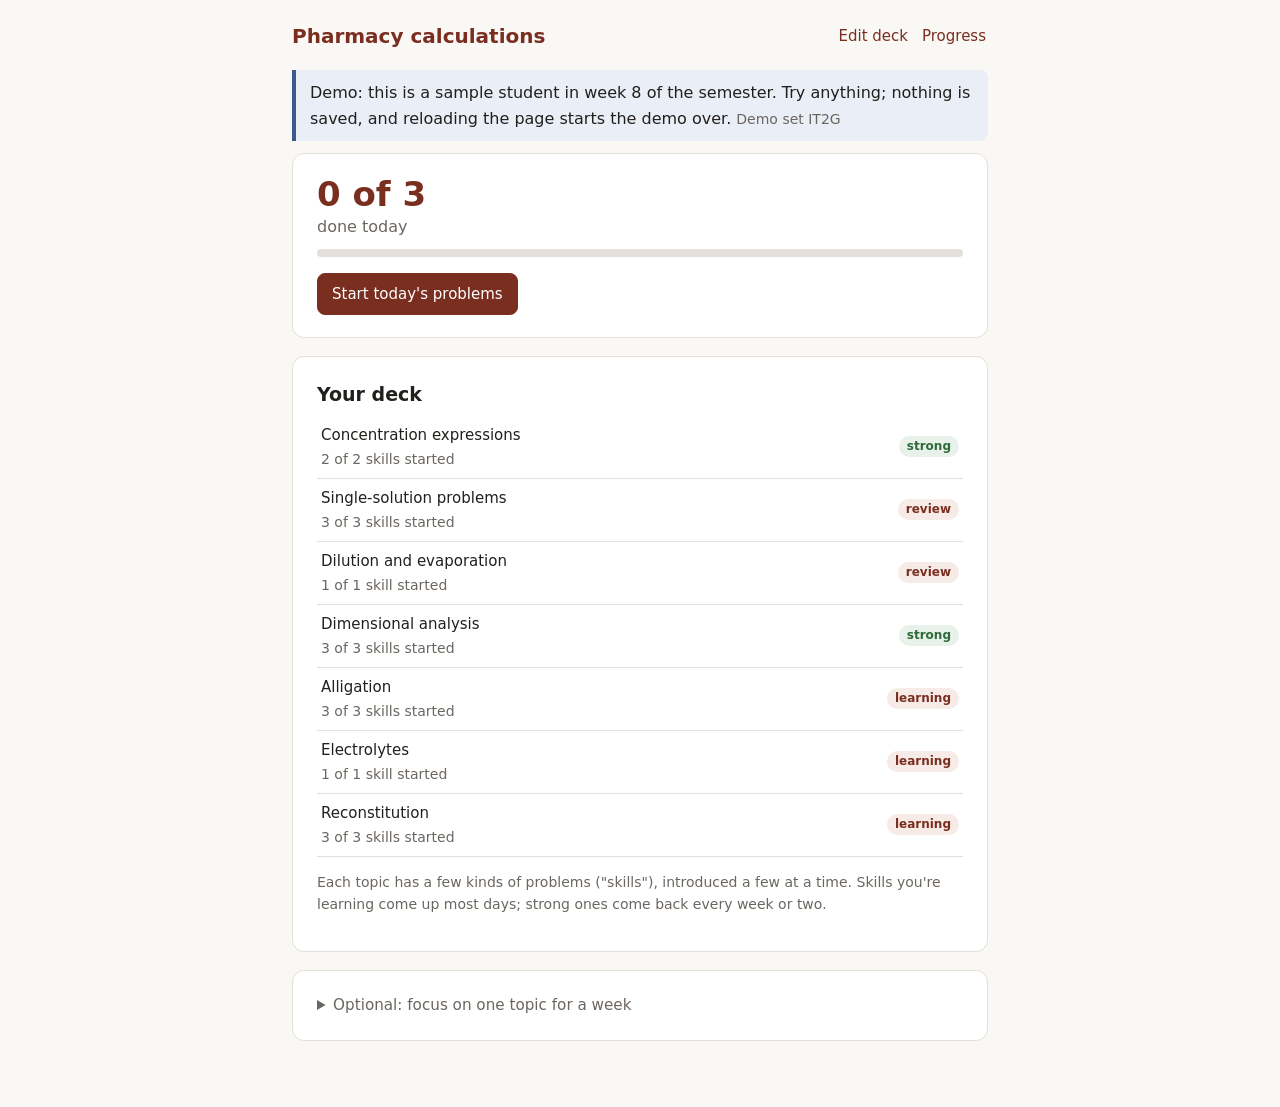
==== demo.html @ d0c5755b "Added basic app pages" ====
<!doctype html>
<html lang="en">
<head>
<meta charset="utf-8">
<meta name="viewport" content="width=device-width, initial-scale=1">
<title>Pharmacy Calculations Practice (demo)</title>
<link rel="stylesheet" href="vendor/katex/katex.min.css">
<link rel="stylesheet" href="style.css">
<script src="vendor/katex/katex.min.js"></script>
</head>
<body>
<div class="app" id="app"><p class="muted">Loading…</p></div>

<script src="loader.js"></script>
<script src="diagrams.js"></script>
<script src="render.js"></script>
<script src="scheduler.js"></script>
<script src="config.js"></script>
<script src="telemetry.js"></script>
<script src="store.js"></script>
<script src="data/demo-state.js"></script>
<script src="app.js"></script>
</body>
</html>
---- style.css ----
/* Shared styles for the app (index.html) and the content preview (preview.html). */
:root {
  --bg: #faf8f5; --panel: #ffffff; --ink: #22201d; --muted: #6b6660; --line: #e4dfd8;
  --accent: #7a2e1f; --accent-soft: #f6ebe7; --ok: #2f6b3a; --ok-soft: #e8f2ea;
  --bad: #9a2a2a; --bad-soft: #f8e6e6; --check: #3c5a8a; --check-soft: #e9eef7;
  --liquid: #4a7fb5; --drug-stroke: none;
}
/* Dark palette: follows the system setting, and an explicit data-theme on the root wins both ways. */
@media (prefers-color-scheme: dark) {
  :root:not([data-theme="light"]) {
    --bg: #1b1a18; --panel: #24221f; --ink: #ece8e2; --muted: #a39d95; --line: #3a3733;
    --accent: #e58a72; --accent-soft: #3a2822; --ok: #8fcf9a; --ok-soft: #22312a;
    --bad: #f08c8c; --bad-soft: #3a2324; --check: #9db8e6; --check-soft: #232c3b;
    --liquid: #6fa3d9; --drug-stroke: var(--muted); color-scheme: dark;
  }
}
:root[data-theme="dark"] {
    --bg: #1b1a18; --panel: #24221f; --ink: #ece8e2; --muted: #a39d95; --line: #3a3733;
    --accent: #e58a72; --accent-soft: #3a2822; --ok: #8fcf9a; --ok-soft: #22312a;
    --bad: #f08c8c; --bad-soft: #3a2324; --check: #9db8e6; --check-soft: #232c3b;
    --liquid: #6fa3d9; --drug-stroke: var(--muted); color-scheme: dark;
}
.d-drug { stroke: var(--drug-stroke); stroke-width: 1; }
* { box-sizing: border-box; }
body { margin: 0; background: var(--bg); color: var(--ink);
       font: 16px/1.6 "Source Sans 3", system-ui, -apple-system, "Segoe UI", sans-serif; }
header { padding: 14px 20px; border-bottom: 1px solid var(--line); display: flex; gap: 16px;
         align-items: center; flex-wrap: wrap; }
header h1 { font-size: 18px; margin: 0; color: var(--accent); }
header .count { color: var(--muted); font-size: 14px; }
.layout { display: grid; grid-template-columns: 300px 1fr; min-height: calc(100vh - 56px); }
nav { border-right: 1px solid var(--line); padding: 12px; overflow-y: auto; max-height: calc(100vh - 56px); }
nav h3 { font-size: 13px; text-transform: uppercase; letter-spacing: .04em; color: var(--muted);
         margin: 14px 4px 6px; }
nav button { display: block; width: 100%; text-align: left; border: 0; background: none; color: var(--ink);
             padding: 6px 8px; border-radius: 6px; font: inherit; font-size: 14px; cursor: pointer; }
nav button:hover { background: var(--accent-soft); }
nav button.active { background: var(--accent-soft); color: var(--accent); font-weight: 600; }
nav .vmeta { color: var(--muted); font-size: 12px; }
main { padding: 24px clamp(16px, 4vw, 48px); max-width: 860px; }
.card { background: var(--panel); border: 1px solid var(--line); border-radius: 12px; padding: 22px 24px;
        margin-bottom: 18px; }
.pid { font: 13px ui-monospace, SFMono-Regular, Menlo, monospace; color: var(--muted);
       display: flex; justify-content: space-between; gap: 8px; flex-wrap: wrap; }
.pid a { color: var(--muted); }
.stem { font-size: 18px; margin: 10px 0 18px; }
.answer-row { display: flex; gap: 8px; align-items: center; flex-wrap: wrap; }
input[type=text] { font: inherit; padding: 8px 10px; border: 1px solid var(--line); border-radius: 8px;
                   background: var(--bg); color: var(--ink); width: 160px; }
.unit { color: var(--muted); }
button.btn { font: inherit; font-size: 15px; padding: 8px 14px; border-radius: 8px; cursor: pointer;
             border: 1px solid var(--accent); background: var(--accent); color: #fff; }
button.btn.ghost { background: transparent; color: var(--accent); }
.feedback { margin-top: 12px; padding: 10px 12px; border-radius: 8px; display: none; }
.feedback.ok { display: block; background: var(--ok-soft); color: var(--ok); }
.feedback.bad { display: block; background: var(--bad-soft); color: var(--bad); }
.tools { display: flex; gap: 8px; margin-top: 16px; flex-wrap: wrap; }
#solution { display: none; }
#solution.open { display: block; }
.blk-text { margin: 10px 0; }
.blk-section { margin: 16px 0; }
.blk-section .sec-head { margin: 0 0 4px; font-size: 17px; }
.sec-body { margin-left: 6px; padding-left: 18px; border-left: 2px solid var(--line); }
.sec-body > :first-child { margin-top: 6px; }
.blk-math { margin: 6px 0; overflow-x: auto; }
.blk-callout { margin: 10px 0; padding: 9px 13px; border-radius: 8px; border-left: 4px solid; }
.blk-callout.tag { background: var(--accent-soft); border-color: var(--accent); }
.blk-callout.check { background: var(--check-soft); border-color: var(--check); }
.blk-callout.warn { background: var(--bad-soft); border-color: var(--bad); }
.blk-table { border-collapse: collapse; margin: 10px 0; }
.blk-table th, .blk-table td { border: 1px solid var(--line); padding: 6px 10px; }
.blk-table td.hl { background: var(--accent-soft); font-weight: 600; }
.blk-diagram { margin: 14px 0; overflow-x: auto; }
.diagram { width: 100%; min-width: 460px; max-width: 620px; height: auto; display: block; }
.d-vessel { fill: none; stroke: var(--ink); stroke-width: 1.5; }
.d-liquid { fill: var(--liquid); opacity: .22; }
.d-drug { fill: #1d1b19; }
.d-drug-label { fill: #f4f1ec; font-size: 11px; }
.d-note { fill: var(--muted); font-size: 11px; font-style: italic; }
.d-label { fill: var(--muted); font-size: 14px; }
.d-conc { fill: var(--ink); font-size: 16px; font-weight: 600; }
.d-total { fill: var(--ink); font-size: 15px; }
.d-op { fill: var(--muted); font-size: 30px; }
.unknown { fill: var(--accent); font-weight: 700; }
details { margin-top: 10px; }
summary { cursor: pointer; color: var(--muted); }
pre { font-size: 13px; background: var(--bg); padding: 10px; border-radius: 8px; overflow-x: auto; }
@media (max-width: 760px) {
  .layout { grid-template-columns: 1fr; }
  nav { max-height: 240px; border-right: 0; border-bottom: 1px solid var(--line); }
}

/* ---------- App ---------- */
.app { max-width: 760px; margin: 0 auto; padding: 20px clamp(16px, 4vw, 32px) 48px; }
.app-head { display: flex; justify-content: space-between; align-items: center; gap: 12px; margin-bottom: 18px; }
.app-head h1 { font-size: 20px; margin: 0; color: var(--accent); }
.linkbtn { background: none; border: 0; color: var(--accent); font: inherit; font-size: 15px; cursor: pointer; padding: 4px 2px; }
.linkbtn:hover { text-decoration: underline; }
h2 { font-size: 19px; margin: 0 0 6px; }
.muted { color: var(--muted); }
.small { font-size: 14px; }
.notice { background: var(--check-soft); border-left: 4px solid var(--check); padding: 10px 14px; border-radius: 0 8px 8px 0; margin: 12px 0; }
.topic-list { list-style: none; padding: 0; margin: 12px 0; }
.topic-list li { display: flex; gap: 12px; align-items: flex-start; padding: 10px 4px; border-bottom: 1px solid var(--line); }
.topic-list li:last-child { border-bottom: 0; }
.topic-list input[type=checkbox] { width: 20px; height: 20px; margin-top: 3px; accent-color: var(--accent); flex: none; }
.topic-list label { flex: 1; cursor: pointer; }
.topic-list .tname { font-weight: 600; }
.topic-list .soon { opacity: .55; }
.badge { display: inline-block; font-size: 12px; padding: 1px 8px; border-radius: 999px; margin-left: 6px;
         background: var(--accent-soft); color: var(--accent); font-weight: 600; vertical-align: 2px; }
.badge.gray { background: var(--line); color: var(--muted); }
.badge.ok { background: var(--ok-soft); color: var(--ok); }
.row { display: flex; gap: 10px; align-items: center; flex-wrap: wrap; }
select { font: inherit; padding: 7px 34px 7px 12px; border-radius: 8px; border: 1px solid var(--line); color: var(--ink);
  -webkit-appearance: none; appearance: none; line-height: 1.3;
  background: var(--panel) url("data:image/svg+xml,%3Csvg xmlns='http://www.w3.org/2000/svg' width='12' height='8' viewBox='0 0 12 8'%3E%3Cpath d='M1 1l5 5 5-5' fill='none' stroke='%23888' stroke-width='1.6'/%3E%3C/svg%3E") no-repeat right 12px center; }
.today-count { font-size: 34px; font-weight: 700; color: var(--accent); line-height: 1.1; }
.progress { height: 8px; border-radius: 99px; background: var(--line); overflow: hidden; margin: 10px 0 16px; }
.progress > div { height: 100%; background: var(--accent); border-radius: 99px; transition: width .3s; }
.status-table { width: 100%; border-collapse: collapse; font-size: 15px; }
.status-table td { padding: 7px 4px; border-bottom: 1px solid var(--line); }
.status-table td:last-child { text-align: right; }
.rating { margin-top: 14px; }
.rating p { margin: 0 0 8px; font-weight: 600; }
.rating .row button { flex: 1; min-width: 120px; }
.rating .hint { display: block; font-size: 12px; font-weight: 400; opacity: .85; }
button.btn:disabled { opacity: .45; cursor: default; }
.problem-meta { display: flex; justify-content: space-between; gap: 8px; flex-wrap: wrap;
                font-size: 13px; color: var(--muted); margin-bottom: 4px; }
.problem-meta .pid { font-family: ui-monospace, SFMono-Regular, Menlo, monospace; }
.problem-meta a { color: var(--muted); }
.viewed-note { font-size: 14px; color: var(--muted); margin-top: 8px; }
.danger { color: var(--bad); }
input[type=file] { font: inherit; font-size: 14px; }
h3.collection { margin: 18px 0 0; font-size: .8rem; text-transform: uppercase; letter-spacing: .06em; color: var(--muted, #666); }
#catchUp { width: 20px; height: 20px; accent-color: var(--accent); flex: none; }
label[for=catchUp] .muted { display: block; font-weight: 400; }
.check-row { display: flex; gap: 12px; align-items: flex-start; margin: 14px 0 6px; }
.check-row label { cursor: pointer; }
.d-side { fill: var(--ink); font-size: 14px; }
.d-xline { stroke: var(--muted); stroke-width: 1.5; }
.d-xbox { fill: var(--bg, #fff); stroke: var(--line); }
.d-parts { fill: var(--accent); font-size: 15px; font-weight: 700; }
.d-srband { fill: var(--accent); opacity: .35; }
.d-errband { fill: none; stroke: var(--accent); stroke-width: 1.5; stroke-dasharray: 4 3; }
details.quiet > summary { cursor: pointer; color: var(--muted); font-size: .95rem; }
details.quiet[open] > summary { margin-bottom: 8px; }
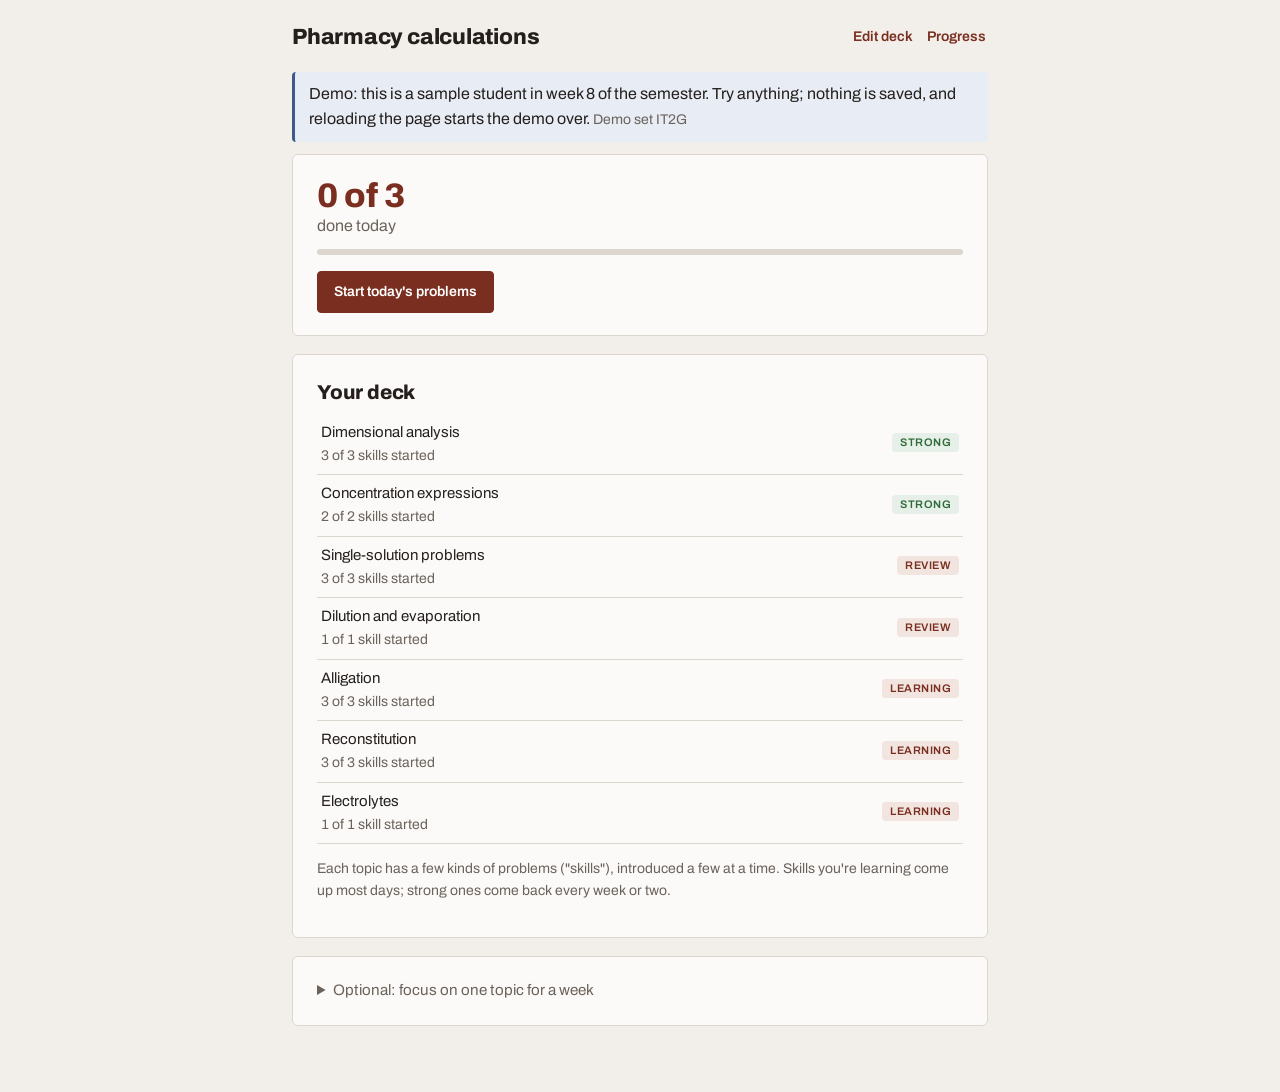
==== commit 7c685998: "Shared design layer v1 with the pharmacy brick-red palette; Archivo and IBM Plex Mono fonts; problem" ====
--- a/demo.html
+++ b/demo.html
@@ -4,6 +4,8 @@
 <meta charset="utf-8">
 <meta name="viewport" content="width=device-width, initial-scale=1">
 <title>Pharmacy Calculations Practice (demo)</title>
+<link rel="preconnect" href="https://fonts.googleapis.com">
+<link rel="stylesheet" href="https://fonts.googleapis.com/css2?family=Archivo:wght@400;600;800&family=IBM+Plex+Mono:wght@400;500&display=swap">
 <link rel="stylesheet" href="vendor/katex/katex.min.css">
 <link rel="stylesheet" href="style.css">
 <script src="vendor/katex/katex.min.js"></script>
--- a/style.css
+++ b/style.css
@@ -1,24 +1,25 @@
 /* Shared styles for the app (index.html) and the content preview (preview.html). */
+/* ===== Palette (per project). Pharmacy: brick red on warm neutrals. Everything below the palette is shared design. ===== */
 :root {
-  --bg: #faf8f5; --panel: #ffffff; --ink: #22201d; --muted: #6b6660; --line: #e4dfd8;
-  --accent: #7a2e1f; --accent-soft: #f6ebe7; --ok: #2f6b3a; --ok-soft: #e8f2ea;
-  --bad: #9a2a2a; --bad-soft: #f8e6e6; --check: #3c5a8a; --check-soft: #e9eef7;
-  --liquid: #4a7fb5; --drug-stroke: none;
+  --bg: #f2efeb; --panel: #fbfaf8; --ink: #241f1c; --muted: #6b625b; --line: #ddd6ce;
+  --accent: #7a2e1f; --accent-soft: #f2e5e0; --ok: #2f6b3a; --ok-soft: #e6f0e8;
+  --bad: #9a2a2a; --bad-soft: #f6e4e2; --check: #3c5a8a; --check-soft: #e7ecf5;
+  --liquid: #4a7fb5; --drug-stroke: none; --on-accent: #ffffff;
 }
 /* Dark palette: follows the system setting, and an explicit data-theme on the root wins both ways. */
 @media (prefers-color-scheme: dark) {
   :root:not([data-theme="light"]) {
-    --bg: #1b1a18; --panel: #24221f; --ink: #ece8e2; --muted: #a39d95; --line: #3a3733;
+    --bg: #1b1816; --panel: #252120; --ink: #ece6e1; --muted: #a39a92; --line: #3b3532;
     --accent: #e58a72; --accent-soft: #3a2822; --ok: #8fcf9a; --ok-soft: #22312a;
     --bad: #f08c8c; --bad-soft: #3a2324; --check: #9db8e6; --check-soft: #232c3b;
-    --liquid: #6fa3d9; --drug-stroke: var(--muted); color-scheme: dark;
+    --liquid: #6fa3d9; --drug-stroke: var(--muted); --on-accent: #2a120c; color-scheme: dark;
   }
 }
 :root[data-theme="dark"] {
-    --bg: #1b1a18; --panel: #24221f; --ink: #ece8e2; --muted: #a39d95; --line: #3a3733;
+    --bg: #1b1816; --panel: #252120; --ink: #ece6e1; --muted: #a39a92; --line: #3b3532;
     --accent: #e58a72; --accent-soft: #3a2822; --ok: #8fcf9a; --ok-soft: #22312a;
     --bad: #f08c8c; --bad-soft: #3a2324; --check: #9db8e6; --check-soft: #232c3b;
-    --liquid: #6fa3d9; --drug-stroke: var(--muted); color-scheme: dark;
+    --liquid: #6fa3d9; --drug-stroke: var(--muted); --on-accent: #2a120c; color-scheme: dark;
 }
 .d-drug { stroke: var(--drug-stroke); stroke-width: 1; }
 * { box-sizing: border-box; }
@@ -146,3 +147,59 @@
 .d-errband { fill: none; stroke: var(--accent); stroke-width: 1.5; stroke-dasharray: 4 3; }
 details.quiet > summary { cursor: pointer; color: var(--muted); font-size: .95rem; }
 details.quiet[open] > summary { margin-bottom: 8px; }
+
+/* Problem ID under the worked solution: only while the solution is open. */
+.sol-id { display: none; margin: -6px 4px 0; }
+#solution.open + .sol-id { display: block; }
+
+/* ================================================================================
+   Design layer v1. Shared by every project (pharmacy, nursing, ...): copy this block
+   unchanged. Only the palette at the top of this file differs between projects.
+   Fonts: Archivo (text) and IBM Plex Mono (IDs), linked in each page's <head>; without
+   internet the page falls back to Arial / the system monospace font.
+   =================================================================================== */
+:root { --f-body: "Archivo", "Helvetica Neue", Arial, sans-serif;
+        --f-mono: "IBM Plex Mono", ui-monospace, SFMono-Regular, Menlo, monospace;
+        --radius: 6px; --radius-sm: 4px; }
+body { font: 16px/1.55 var(--f-body); }
+
+/* Headings: heavy, tight, in ink; small labels: uppercase, letter-spaced, muted */
+h1, h2, .app-head h1, header h1 { font-family: var(--f-body); font-weight: 800; letter-spacing: -.01em; color: var(--ink); }
+.app-head h1 { font-size: 22px; }
+header h1 { font-size: 19px; }
+h2 { font-size: 20px; }
+nav h3, h3.collection, .order-card b, .problem-meta { font-weight: 600; font-size: 12px; letter-spacing: .08em;
+  text-transform: uppercase; color: var(--muted); }
+.pid, .problem-meta .pid, pre { font-family: var(--f-mono); letter-spacing: 0; text-transform: none; }
+
+/* Surfaces: one border, a small radius, no shadow */
+.card { border-radius: var(--radius); }
+.feedback, .notice, .blk-callout, pre { border-radius: var(--radius-sm); }
+.notice { border-left-width: 3px; }
+.blk-callout { border-left-width: 3px; }
+
+/* Controls */
+button.btn { border-radius: var(--radius-sm); font-weight: 600; font-size: 14px; padding: 9px 16px; color: var(--on-accent, #fff); }
+button.btn.ghost { border-color: var(--line); background: transparent; color: var(--accent); }
+button.btn.ghost:hover:not(:disabled) { border-color: var(--accent); }
+button.btn:focus-visible, .linkbtn:focus-visible, nav button:focus-visible, select:focus-visible {
+  outline: 2px solid var(--accent); outline-offset: 2px; }
+input[type=text], select { border-radius: var(--radius-sm); background-color: var(--panel); }
+input[type=text]:focus { outline: 2px solid var(--accent); outline-offset: 0; border-color: var(--accent); }
+.linkbtn { font-weight: 600; font-size: 14px; }
+nav button { border-radius: var(--radius-sm); }
+.badge { border-radius: var(--radius-sm); font-size: 11px; letter-spacing: .04em; text-transform: uppercase; }
+.today-count { font-weight: 800; font-variant-numeric: tabular-nums; }
+.progress { height: 6px; }
+.status-table td, .blk-table td { font-variant-numeric: tabular-nums; }
+
+/* Worked solutions: steps separated by rules; each step's name as a small uppercase accent label */
+.blk-section { margin: 0; padding: 12px 0; }
+.blk-section + .blk-section { border-top: 1px solid var(--line); }
+.blk-section .sec-head { font-size: 15px; }
+.blk-section .sec-head strong:first-child { font-size: 12px; letter-spacing: .08em; text-transform: uppercase;
+  color: var(--accent); margin-right: 2px; }
+.sec-body { margin-left: 0; padding-left: 0; border-left: 0; }
+#solution > .blk-text:last-child { margin-top: 14px; }
+#solution > .blk-text:last-child strong { display: inline-block; background: var(--accent-soft); color: var(--ink);
+  padding: 5px 12px; border-radius: var(--radius-sm); }
